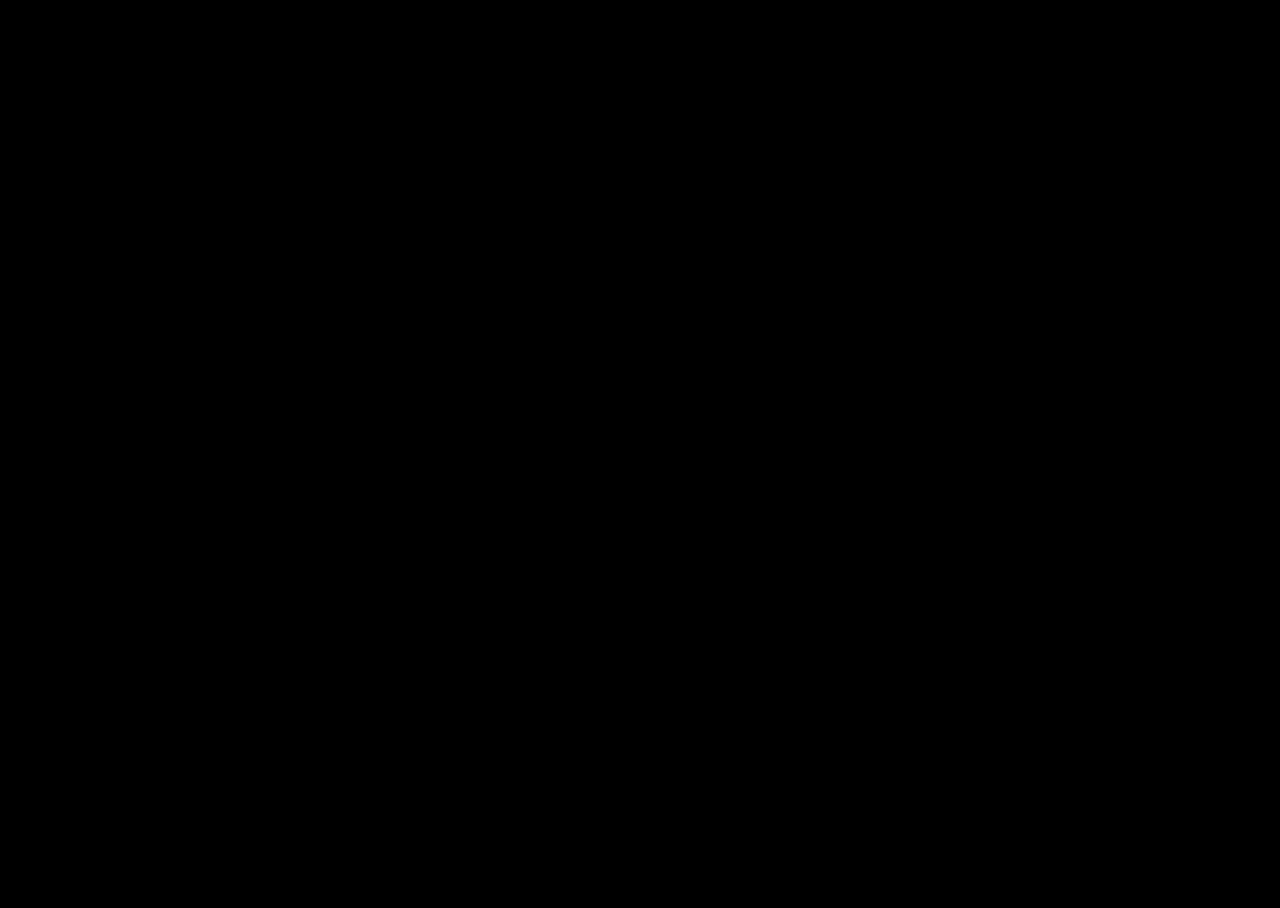
==== news-homepage-main/index.html @ 8b8242d3 "init" ====
<!DOCTYPE html>
<html lang="en">
<head>
  <meta charset="UTF-8">
  <meta name="viewport" content="width=device-width, initial-scale=1.0"> <!-- displays site properly based on user's device -->

  <link rel="icon" type="image/png" sizes="32x32" href="./assets/images/favicon-32x32.png">
  <link rel="stylesheet" href="style.css">
  
  <title>Frontend Mentor | News homepage</title>

</head>
<body>

  Home
  New
  Popular
  Trending
  Categories

  The Bright Future of Web 3.0?

  We dive into the next evolution of the web that claims to put the power of the platforms back into the hands of the people. 
  But is it really fulfilling its promise?

  Read more

  New 

  Hydrogen VS Electric Cars
  Will hydrogen-fueled cars ever catch up to EVs?

  The Downsides of AI Artistry
  What are the possible adverse effects of on-demand AI image generation?

  Is VC Funding Drying Up?
  Private funding by VC firms is down 50% YOY. We take a look at what that means.

  01
  Reviving Retro PCs
  What happens when old PCs are given modern upgrades?

  02
  Top 10 Laptops of 2022
  Our best picks for various needs and budgets.

  03
  The Growth of Gaming
  How the pandemic has sparked fresh opportunities.
  
  <div class="attribution">
    Challenge by <a href="https://www.frontendmentor.io?ref=challenge" target="_blank">Frontend Mentor</a>. 
    Coded by <a href="#">Your Name Here</a>.
  </div>
</body>
</html>
---- news-homepage-main/style.css ----
/* Box sizing rules */
*,
*::before,
*::after {
  box-sizing: border-box;
}

/* Prevent font size inflation */
html {
  -moz-text-size-adjust: none;
  -webkit-text-size-adjust: none;
  text-size-adjust: none;
}

/* Remove default margin in favour of better control in authored CSS */
body, h1, h2, h3, h4, p,
figure, blockquote, dl, dd {
  margin-block-end: 0;
}

/* Remove list styles on ul, ol elements with a list role, which suggests default styling will be removed */
ul[role='list'],
ol[role='list'] {
  list-style: none;
}

/* Set core body defaults */
body {
  min-height: 100vh;
  line-height: 1.5;
}

/* Set shorter line heights on headings and interactive elements */
h1, h2, h3, h4,
button, input, label {
  line-height: 1.1;
}

/* A elements that don't have a class get default styles */
a:not([class]) {
  text-decoration-skip-ink: auto;
  color: currentColor;
}

/* Make images easier to work with */
img,
picture {
  max-width: 100%;
  display: block;
}

/* Inherit fonts for inputs and buttons */
input, button,
textarea, select {
  font: inherit;
}

/* Make sure textareas without a rows attribute are not tiny */
textarea:not([rows]) {
  min-height: 10em;
}

/* Anything that has been anchored to should have extra scroll margin */
:target {
  scroll-margin-block: 5ex;
}
/* END CSS RESET */

body {
    background: black;
}
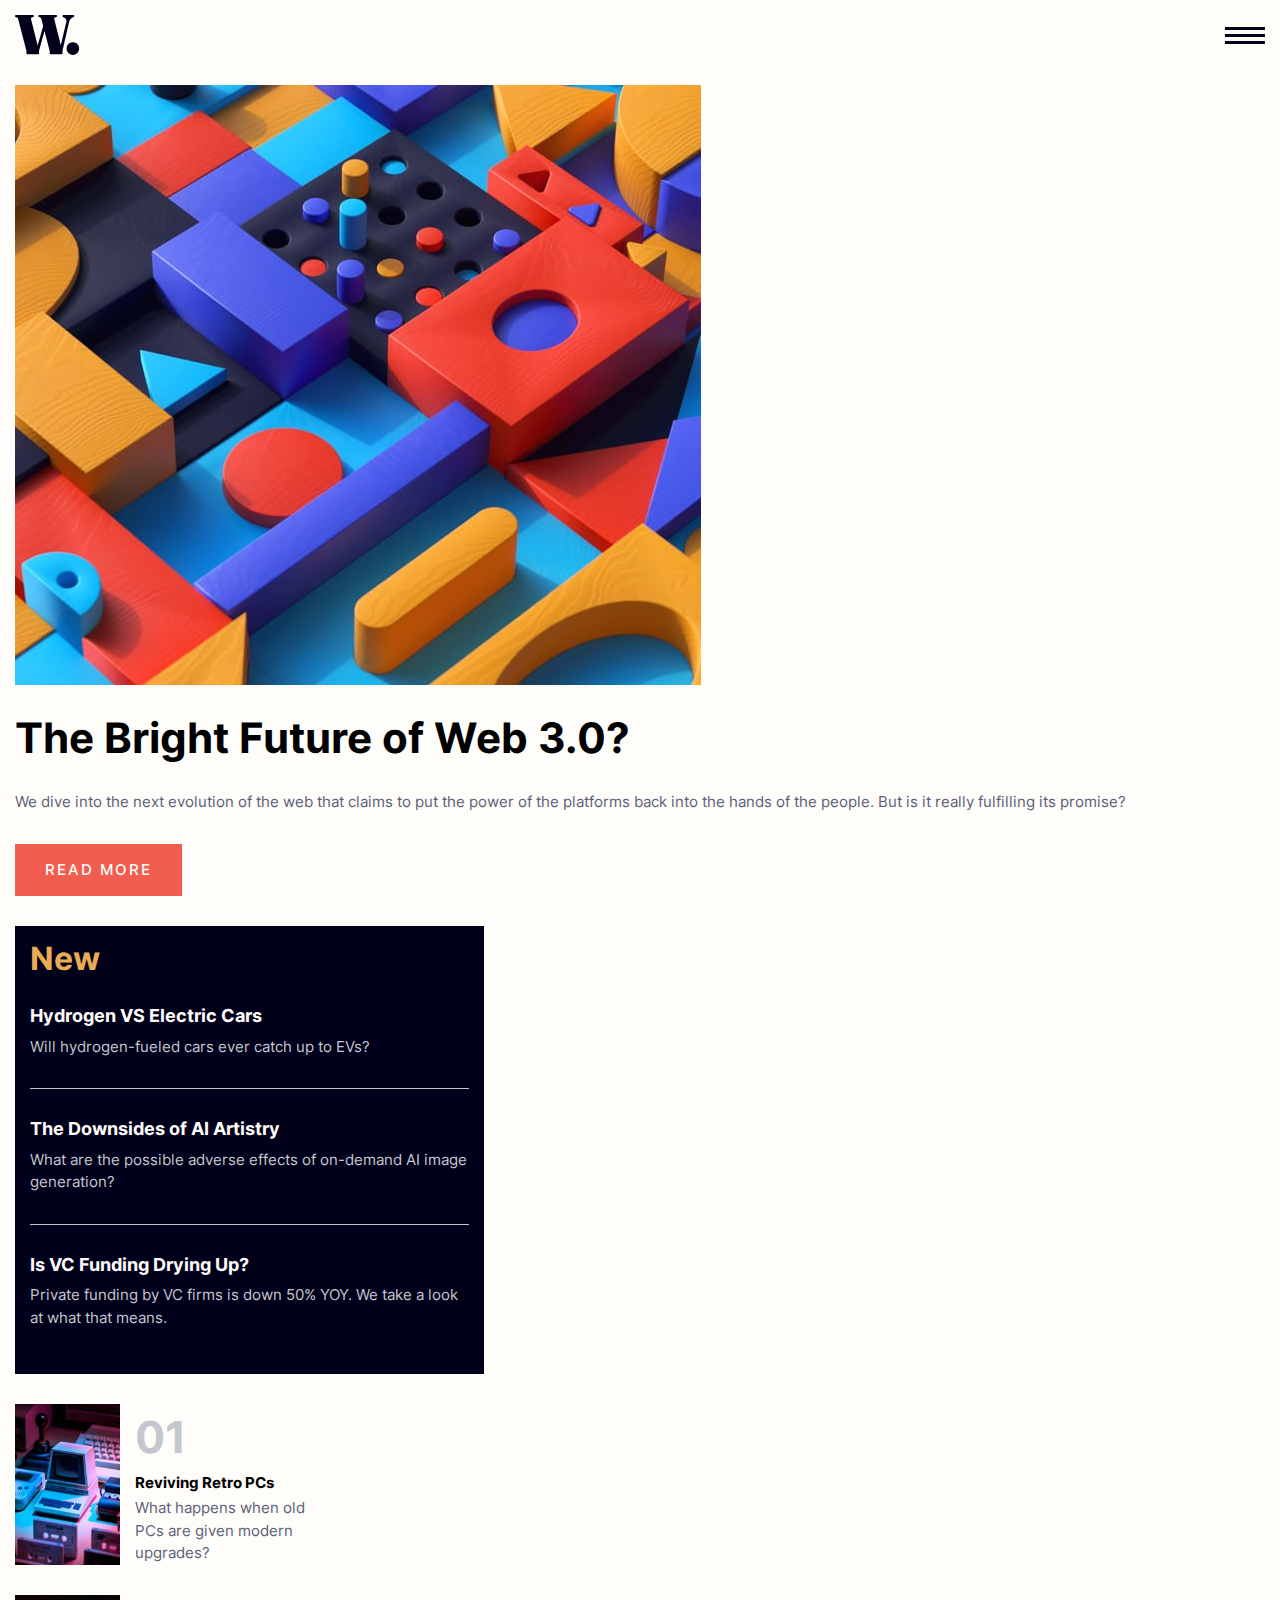
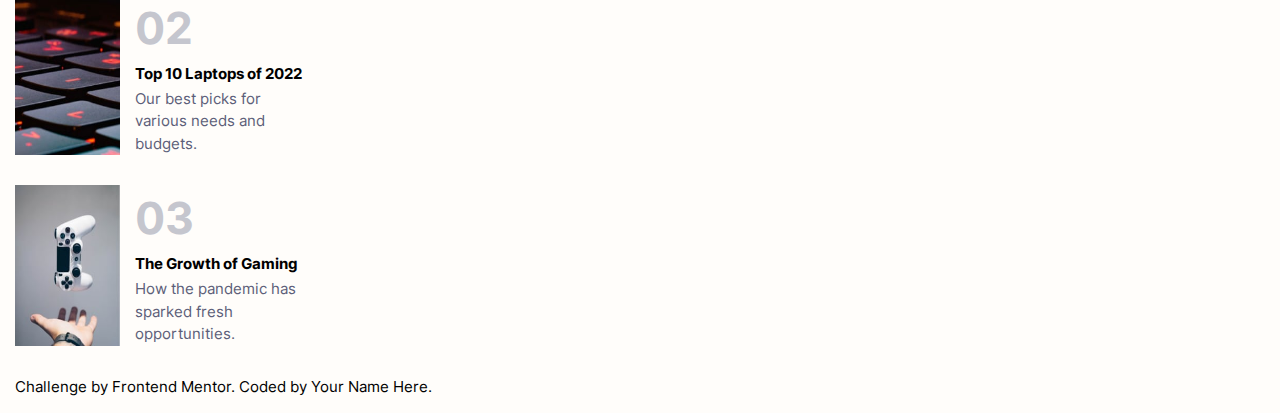
==== commit b23229fc: "updates" ====
--- a/news-homepage-main/index.html
+++ b/news-homepage-main/index.html
@@ -11,46 +11,130 @@
 
 </head>
 <body>
+  <header>
+    <div class="container">
+      <nav class="navbar">
+        <a href="#" class="nav-logo">
+          <img src="./assets/images/logo.svg" alt="">
+        </a>
 
-  Home
-  New
-  Popular
-  Trending
-  Categories
+        <ul class="nav-menu" role="list">
+          <li class="nav-item">
+            <a href="#" class="nav-link">Home</a>
+          </li>
+          <li class="nav-item">
+            <a href="#" class="nav-link">New</a>
+          </li>
+          <li class="nav-item">
+            <a href="#" class="nav-link">Popular</a>
+          </li>
+          <li class="nav-item">
+            <a href="#" class="nav-link">Trending</a>
+          </li>
+          <li class="nav-item">
+            <a href="#" class="nav-link">Categories</a>
+          </li>
+        </ul>
+        <img 
+          class="nav-hamburger-menu"
+          src="./assets/images/icon-menu.svg" 
+        >
 
-  The Bright Future of Web 3.0?
+      </nav>
+    </div>
+  </header>
+  <main>
+    <div class="container main-section">
+      <img
+        class="main-image"
+        src="./assets/images/image-web-3-mobile.jpg" 
+      >
+  
+      <h1 class="main-title">The Bright Future of Web 3.0?</h1>
+  
+      <p class="main-article">
+        We dive into the next evolution of the web that claims to put the    power of the platforms back into the hands of the people. 
+        But is it really fulfilling its promise?
+      </p>
+  
+      <a
+        role="button"
+        class="main-button"
+      >
+        Read more
+      </a>
+    </div>
+  </main>
+  <aside>
+    <div class="container aside-section">
+      <h2 class="aside-title">New</h2> 
+      
+      <div class="aside-card">
+        <h3 class="aside-subtitle">Hydrogen VS Electric Cars</h3>
+        <p class="aside-article">
+          Will hydrogen-fueled cars ever catch up to EVs?
+        </p>
+      </div>
 
-  We dive into the next evolution of the web that claims to put the power of the platforms back into the hands of the people. 
-  But is it really fulfilling its promise?
+      <div class="aside-card">
+        <h3 class="aside-subtitle">The Downsides of AI Artistry</h3>
+        <p class="aside-article">
+          What are the possible adverse effects of on-demand AI image generation?
+        </p>
+      </div>
 
-  Read more
+      <div class="aside-card">
+        <h3 class="aside-subtitle">Is VC Funding Drying Up?</h3>
+        <p class="aside-article">
+          Private funding by VC firms is down 50% YOY. We take a look at what that means.
+        </p>
+      </div>
+    </div>
+  </aside>
+  <section>
 
-  New 
+    <div class="container section-section">
+      <div class="section-card">
+        <img class="section-img" src="./assets/images/image-retro-pcs.jpg" >
+        <div class="section-card-details">
+          <p class="section-number">01</p>
+          <h4 class="section-title">Reviving Retro PCs</h4>
+          <p class="section-description">
+            What happens when old PCs are given modern upgrades?
+          </p>
+        </div>
+      </div>
+      
+      <div class="section-card">
+        <img class="section-img" src="./assets/images/image-top-laptops.jpg" >
+        <div class="section-card-details">
+          <p class="section-number">02</p>
+          <h4 class="section-title">Top 10 Laptops of 2022</h4>
+          <p class="section-description">
+            Our best picks for various needs and budgets.
+          </p>
+        </div>
+      </div>
 
-  Hydrogen VS Electric Cars
-  Will hydrogen-fueled cars ever catch up to EVs?
+      <div class="section-card">
+        <img class="section-img" src="./assets/images/image-gaming-growth.jpg" >
+        <div class="section-card-details">
+          <p class="section-number">03</p>
+          <h4 class="section-title">The Growth of Gaming</h4>
+          <p class="section-description">
+            How the pandemic has sparked fresh opportunities.
+          </p>
+        </div>
+      </div>
 
-  The Downsides of AI Artistry
-  What are the possible adverse effects of on-demand AI image generation?
+    </div>
+  </section>
+  <footer>
+    <div class="container">
+      Challenge by <a href="https://www.frontendmentor.io?ref=challenge" target="_blank">Frontend Mentor</a>. 
+      Coded by <a href="#">Your Name Here</a>.
+    </div>
+  </footer>
 
-  Is VC Funding Drying Up?
-  Private funding by VC firms is down 50% YOY. We take a look at what that means.
-
-  01
-  Reviving Retro PCs
-  What happens when old PCs are given modern upgrades?
-
-  02
-  Top 10 Laptops of 2022
-  Our best picks for various needs and budgets.
-
-  03
-  The Growth of Gaming
-  How the pandemic has sparked fresh opportunities.
-  
-  <div class="attribution">
-    Challenge by <a href="https://www.frontendmentor.io?ref=challenge" target="_blank">Frontend Mentor</a>. 
-    Coded by <a href="#">Your Name Here</a>.
-  </div>
 </body>
 </html>
--- a/news-homepage-main/style.css
+++ b/news-homepage-main/style.css
@@ -1,3 +1,9 @@
+@font-face {
+  font-family: "Inter";
+  src: url("./assets/fonts/Inter-VariableFont_slnt\,wght.ttf")
+    format("truetype");
+}
+
 /* Box sizing rules */
 *,
 *::before,
@@ -5,6 +11,11 @@
   box-sizing: border-box;
 }
 
+* {
+  margin: 0;
+  padding: 0;
+}
+
 /* Prevent font size inflation */
 html {
   -moz-text-size-adjust: none;
@@ -66,6 +77,181 @@
 }
 /* END CSS RESET */
 
+/* Layout */
+
+:root {
+  --main-white: hsl(36, 100%, 99%);
+  --soft-red: hsl(5, 85%, 63%);
+  --soft-orange: hsl(35, 77%, 62%);
+  --soft-white: hsl(233, 8%, 79%);
+  --soft-dark: hsl(236, 13%, 42%);
+  --dark: hsl(240, 100%, 5%);
+}
+
 body {
-    background: black;
-}+  font-family: 'Inter', sans-serif;
+  font-weight: 400;
+  font-size: .9375rem;
+  background: var(--main-white);
+  display: grid;
+}
+
+/* header,
+main {
+  width: 100%;
+} */
+
+.container {
+  margin: 0 auto;
+  padding: 1em 1em;
+}
+
+.main-section {
+  display: flex;
+  flex-direction: column;
+  justify-content: center;
+  align-items: flex-start;
+  gap: 2em;
+}
+
+.aside-section {
+  background: var(--dark);
+  color: var(--soft-white);
+  margin: 1em;
+  max-width: 31.25em;
+}
+
+/* Typography */
+
+a {
+  text-decoration: none;
+  color: black;
+}
+
+h1.main-title {
+  font-size: 2.625rem;
+}
+
+p.main-article {
+  color: var(--soft-dark);
+}
+
+a.main-button {
+  background: var(--soft-red);
+  color: var(--main-white);
+  font-weight: 500;
+  text-transform: uppercase;
+  letter-spacing: 2px;
+  padding: 1em 2em;
+}
+
+h2.aside-title {
+  font-size: 2rem;
+  color: var(--soft-orange);
+}
+
+.aside-card h3 {
+  color: var(--main-white);
+}
+
+p.section-number {
+  font-size: 2.75rem;
+  font-weight: 700;
+}
+
+h4.section-card-details {
+  font-size: 1.5rem;
+}
+
+p.section-description {
+  color: var(--soft-dark);
+}
+
+/* Nav Bar */
+
+.navbar {
+  display: flex;
+  flex-direction: row;
+  justify-content: space-between;
+  align-items: center;
+}
+
+.nav-menu {
+  display: flex;
+  justify-content: space-evenly;
+  gap: .5em;
+  display: none;
+}
+
+.nav-hamburger-menu {
+  cursor: pointer;
+}
+
+/* Main Section */
+
+.main-image {
+  max-width: 100%;
+  height: auto;
+}
+
+/* Aside */
+
+.aside-card {
+  display: flex;
+  flex-direction: column;
+  justify-content: space-between;
+  gap: .675em;
+  margin: 2em 0;
+  padding-bottom: 2em;
+  border-bottom: 1px solid var(--soft-white);
+}
+
+.aside-card:last-child {
+  border-bottom: none;
+  margin-bottom: 0;
+}
+
+/* Section */
+
+.section-section {
+  display: flex;
+  flex-direction: column;
+  gap: 2em;
+}
+
+.section-card {
+  display: flex;
+  flex-direction: row;
+  justify-content: center;
+  gap: 1em;
+  max-width: 20em;
+}
+
+.section-img {
+  width: 35%;
+}
+
+.section-number {
+  color: var(--soft-white);
+}
+
+.section-card-details {
+  width: 65%;
+  display: flex;
+  flex-direction: column;
+  justify-content: space-between;
+  gap: .35em;
+}
+
+/* 
+      <div class="section-card">
+        <img class="section-img" src="./assets/images/image-top-laptops.jpg" >
+        <div class="section-card-details">
+          <p class="section-number">02</p>
+          <h4 class="section-title">Top 10 Laptops of 2022</h4>
+          <p class="section-description">
+            Our best picks for various needs and budgets.
+          </p>
+        </div>
+      </div>
+*/